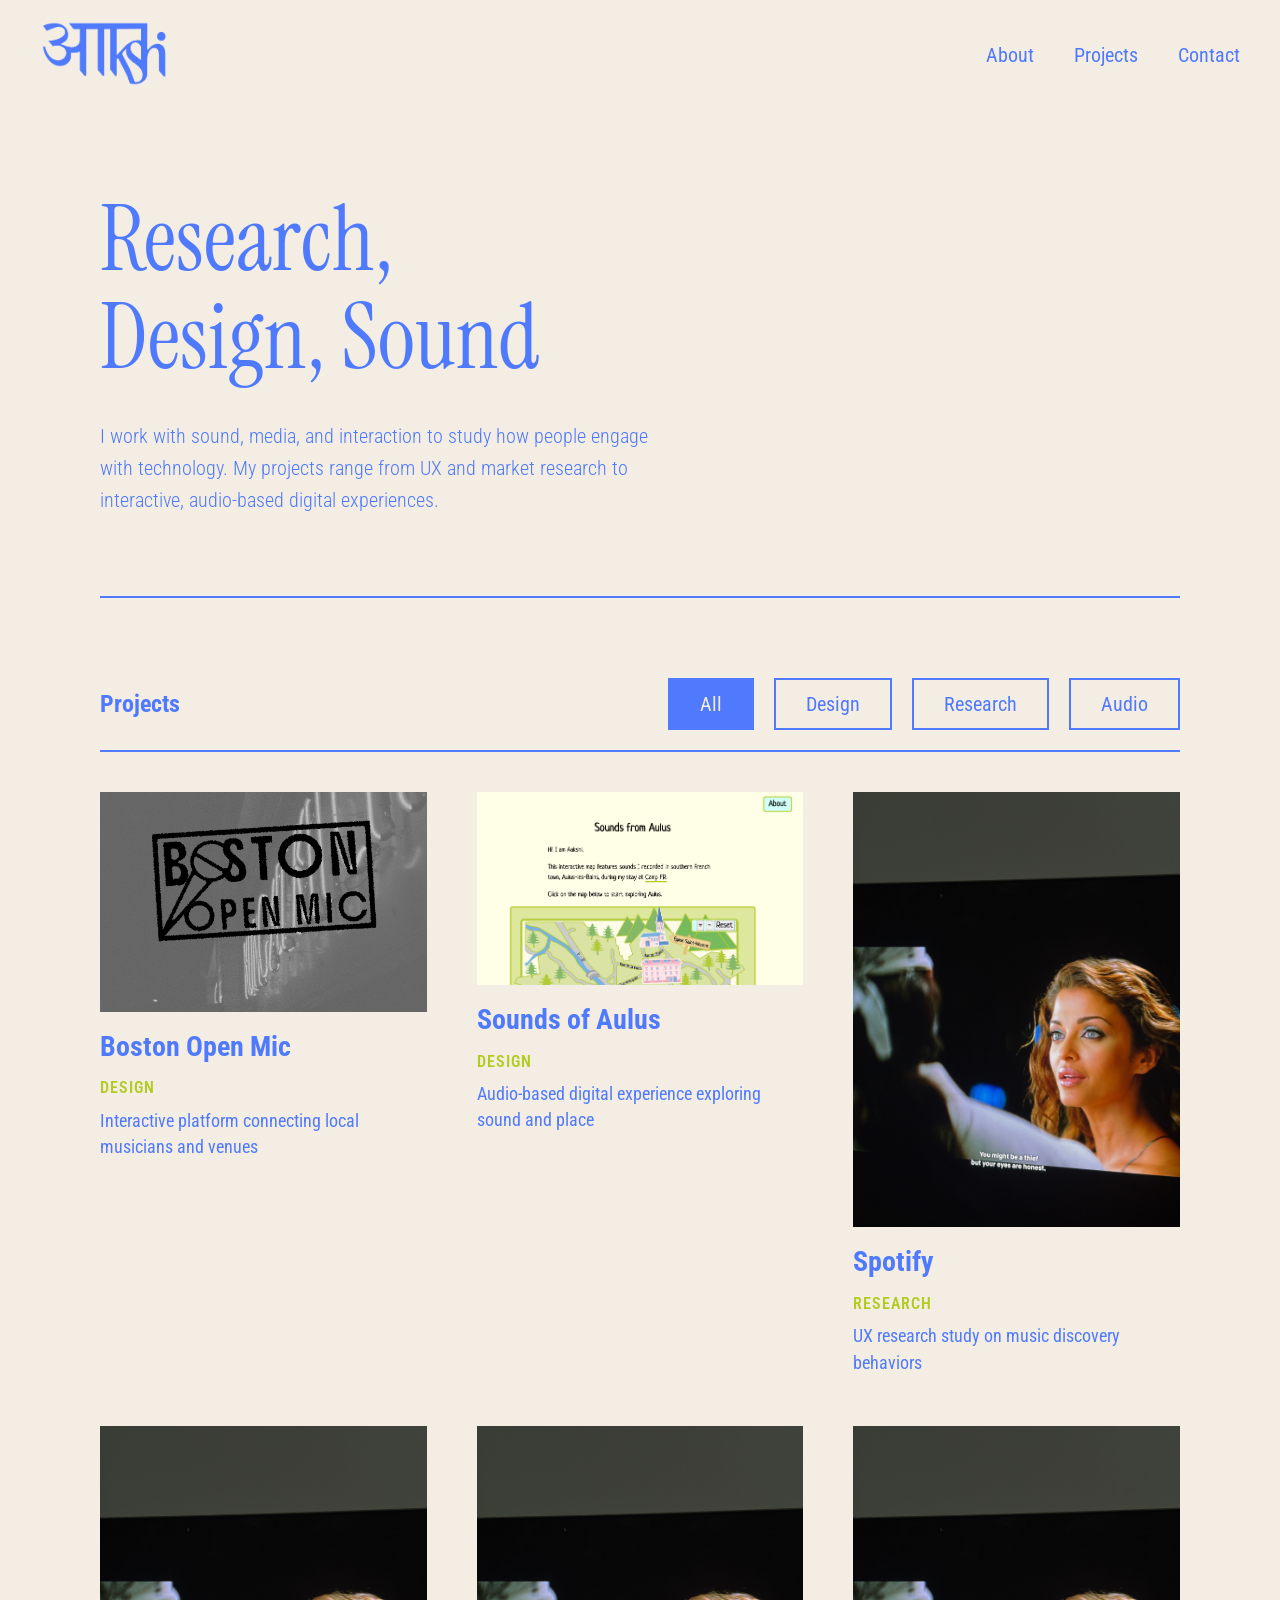
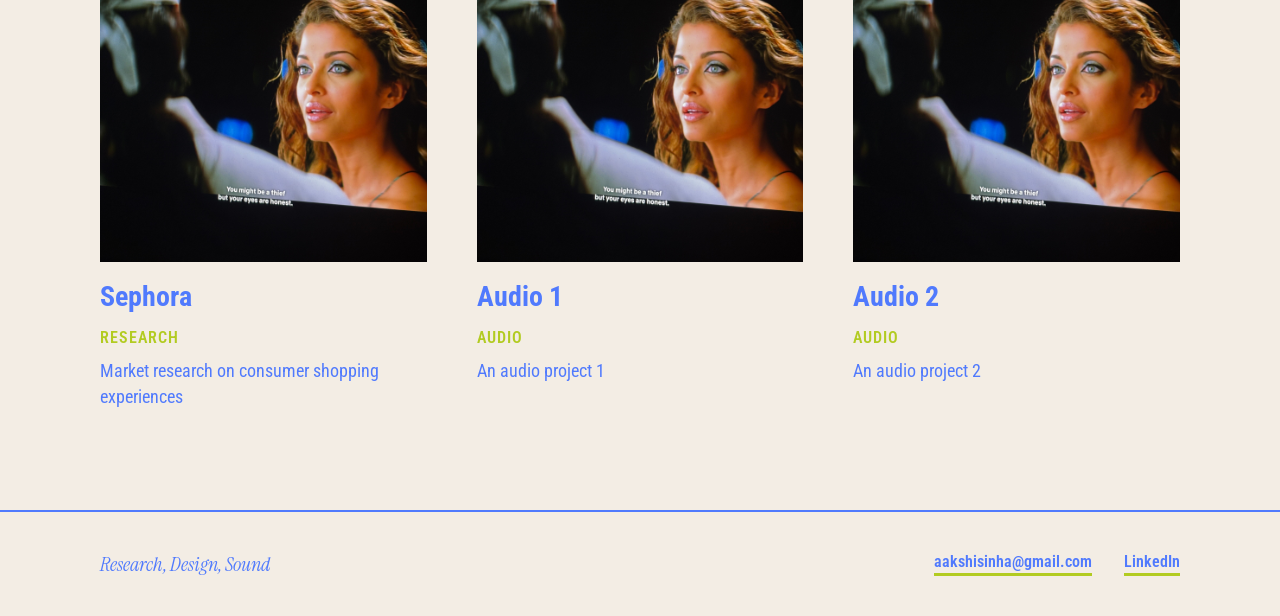
==== index.html @ 5b24987b "changing the name of page.html to index.html" ====
<!DOCTYPE html>
<html lang="en">
<head>
  <meta charset="UTF-8">
  <meta http-equiv="X-UA-Compatible" content="IE=edge" />
  <meta name="viewport" content="width=device-width, initial-scale=1.0">
  <title>Aakshi Sinha — Research, Design, Sound</title>
  <meta name="description" content="Portfolio of Aakshi Sinha — UX researcher and designer working at the intersection of sound, media, and interaction." />
  <link rel="stylesheet" href="styles.normalize.css" />
  <link rel="stylesheet" href="style/style.css" />
  <link rel="preconnect" href="https://fonts.googleapis.com">
  <link rel="preconnect" href="https://fonts.gstatic.com" crossorigin>
  <link href="https://fonts.googleapis.com/css2?family=Instrument+Serif:ital@0;1&family=Roboto+Condensed:ital,wght@0,100..900;1,100..900&display=swap" rel="stylesheet">
  <script src="scripts/scripts.js" defer></script>
</head>
<body>

  <!-- NAVBAR -->
  <div class="navbar">
    <ul>
      <li class="logo">
        <a class="logo-link" href="page.html">
          <img src="images/aakshi-logo.png" alt="Aakshi Sinha home">
        </a>
      </li>
      <li><a class="about-link" href="about.html">About</a></li>
      <li><a class="projects-link" href="projects.html">Projects</a></li>
      <li><a class="contact-link" href="contact.html">Contact</a></li>
    </ul>
  </div>

  <div class="container">

    <!-- HERO -->
    <div class="home-hero">
      <h1>Research,<br>Design, Sound</h1>
      <p class="home-hero-sub">
        I work with sound, media, and interaction to study how people engage with technology. My projects range from UX and market research to interactive, audio-based digital experiences.
      </p>
    </div>

    <!-- PROJECTS SECTION -->
    <div class="home-projects">
      <div class="home-section-header">
        <h2>Projects</h2>

        <!-- FILTER BUTTONS -->
        <div class="filter-buttons">
          <button class="filter-btn active" data-filter="all">All</button>
          <button class="filter-btn" data-filter="design">Design</button>
          <button class="filter-btn" data-filter="research">Research</button>
          <button class="filter-btn" data-filter="audio">Audio</button>
        </div>
      </div>

      <!-- PROJECTS GRID -->
      <div class="projects-grid">

        <!-- CARD 1 -->
        <a href="boston-open-mic.html" class="project-card" data-category="design">
          <div class="project-image">
            <img src="images/bom.png" alt="Boston Open Mic">
          </div>
          <div class="project-info">
            <h2>Boston Open Mic</h2>
            <p class="project-category">Design</p>
            <p class="project-description">Interactive platform connecting local musicians and venues</p>
          </div>
        </a>

        <!-- CARD 2 -->
        <a href="sounds-of-aulus.html" class="project-card" data-category="design">
          <div class="project-image">
            <img src="images/aulus-homepage.png" alt="Sounds of Aulus">
          </div>
          <div class="project-info">
            <h2>Sounds of Aulus</h2>
            <p class="project-category">Design</p>
            <p class="project-description">Audio-based digital experience exploring sound and place</p>
          </div>
        </a>

        <!-- CARD 3 -->
        <a href="spotify.html" class="project-card" data-category="research">
          <div class="project-image">
            <img src="images/placeholder.JPG" alt="Spotify Research">
          </div>
          <div class="project-info">
            <h2>Spotify</h2>
            <p class="project-category">Research</p>
            <p class="project-description">UX research study on music discovery behaviors</p>
          </div>
        </a>

        <!-- CARD 4 -->
        <a href="sephora.html" class="project-card" data-category="research">
          <div class="project-image">
            <img src="images/placeholder.JPG" alt="Sephora Research">
          </div>
          <div class="project-info">
            <h2>Sephora</h2>
            <p class="project-category">Research</p>
            <p class="project-description">Market research on consumer shopping experiences</p>
          </div>
        </a>

        <!-- CARD 5 -->
        <a href="audio1.html" class="project-card" data-category="audio">
          <div class="project-image">
            <img src="images/placeholder.JPG" alt="Sephora Research">
          </div>
          <div class="project-info">
            <h2>Audio 1</h2>
            <p class="project-category">Audio</p>
            <p class="project-description">An audio project 1</p>
          </div>
        </a>

        <!-- CARD 6 -->
        <a href="audio2.html" class="project-card" data-category="audio">
          <div class="project-image">
            <img src="images/placeholder.JPG" alt="Sephora Research">
          </div>
          <div class="project-info">
            <h2>Audio 2</h2>
            <p class="project-category">Audio</p>
            <p class="project-description">An audio project 2</p>
          </div>
        </a>

      </div>
    </div>

  </div>

  <!-- FOOTER -->
  <footer class="site-footer">
    <div class="container">
      <div class="footer-inner">
        <p class="footer-tagline">Research, Design, Sound</p>
        <div class="footer-links">
          <a href="mailto:aakshisinha@gmail.com">aakshisinha@gmail.com</a>
          <a href="https://linkedin.com" target="_blank" rel="noopener">LinkedIn</a>
        </div>
      </div>
    </div>
  </footer>

</body>
</html>
---- style/style.css ----
/* ===== YOUR CSS GOES HERE ===== */
/* ===== START BY IMPORTING YOUR FONTS ===== */ 
@import url('https://fonts.googleapis.com/css2?family=Instrument+Serif:ital@0;1&family=Roboto+Condensed:ital,wght@0,100..900;1,100..900&display=swap');
/* ===== NEXT WRITE GLOBAL STYLES, THEN USE MEDIA QUERIES FOR LAYOUT/STYLE ADJUSTMENTS ===== */

/* ===== STARTER CSS BELOW FOR body AND p IS JUST AN EXAMPLE... YOU MAY DELETE IT ===== */

/* Hide content until fonts are loaded */

html {
  overflow-y: scroll;
  visibility: hidden;
}

html.fonts-loaded {
  visibility: visible;
}

/* GLOBAL STYLES */

* {
  box-sizing: border-box;
}

body {
  background: #f3ede4;
  margin: 0;
}

h1, h2 {
  line-height: 1.1;
}

h1 {
  font-family: "Instrument Serif", serif;
  font-weight: 400;
  color: #507afd;
  font-style: normal;
  font-size: 3.50rem;
  display: flex;
  justify-content: center;
}

.bio-about {
  justify-content: flex-start;
}

h2 {
  font-family: "Roboto Condensed", sans-serif;
  color: #507afd;
  font-style: normal;
  font-size: 2rem;
}

p a {
  font-family: "Roboto Condensed", sans-serif;
  font-style: normal;
  text-decoration: none;
  color: #507afd;
  border-bottom: 5px solid #B2CB21;
}

p a:hover {
  background-color: #B2CB21;
}


p {
    font-size: 1.50em;
    line-height: 1.2em;
    font-family: "Roboto Condensed", sans-serif;
    color: #507afd;
    font-style: normal;
    justify-content: left;
    font-weight: 400;
}



ul {
  font-size: 1.25em;
  line-height: 1.2em;
  font-family: "Roboto Condensed", sans-serif;
  color: #507afd;
  font-style: normal;
  list-style: none;
  margin: 0;
  padding: 0;
  gap: 40px;
}

.navbar {
 min-height: 90px;
}

.navbar ul {
  display: flex;
  align-items: center;
  list-style: none;
  padding: 20px 40px;
  width: 100%;
}

.logo {
  margin-right: auto;
}

.logo img {
  object-fit: cover;
  width: 130px;
}


/* ── HOME HERO ──────────────────────────────────────── */

.home-hero {
  padding: 80px 0 80px;
  border-bottom: 2px solid #507afd;
  margin-bottom: 80px;
}

/*
  The h1 is already defined globally with display:flex / justify-content:center.
  Override it on the homepage so it left-aligns and wraps naturally.
*/
.home-hero h1 {
  justify-content: flex-start;
  font-size: clamp(3.5rem, 7vw, 6rem);
  margin: 0 0 32px;
  max-width: 700px;
}

.home-hero-sub {
  font-size: 1.25rem;
  line-height: 1.6;
  max-width: 560px;
  font-weight: 300;
  margin: 0;
  /* inherits color and font from global p styles */
}


/* ── HOME PROJECTS SECTION ──────────────────────────── */

.home-projects {
  margin-bottom: 100px;
}

/*
  Places the "Projects" h2 and filter buttons on the same row,
  aligned to opposite ends — mirrors the visual rhythm of the navbar.
*/
.home-section-header {
  display: flex;
  align-items: center;
  justify-content: space-between;
  flex-wrap: wrap;
  gap: 20px;
  margin-bottom: 0;
  padding-bottom: 20px;
  border-bottom: 2px solid #507afd;
}

.home-section-header h2 {
  margin: 0;
  font-size: 1.5rem;
}


/* ── SITE FOOTER ────────────────────────────────────── */

/*
  Replaces the old .footer rule.
  Full-width background stripe, content constrained by .container inside.
*/
.site-footer {
  border-top: 2px solid #507afd;
  padding: 40px 0;
}

.footer-inner {
  display: flex;
  align-items: center;
  justify-content: space-between;
  flex-wrap: wrap;
  gap: 20px;
}

.footer-tagline {
  font-family: "Instrument Serif", serif;
  font-style: italic;
  font-size: 1.25rem;
  color: #507afd;
  margin: 0;
}

.footer-links {
  display: flex;
  gap: 32px;
}

.footer-links a {
  font-family: "Roboto Condensed", sans-serif;
  font-size: 1rem;
  font-weight: 600;
  color: #507afd;
  text-decoration: none;
  border-bottom: 3px solid #B2CB21;
  padding-bottom: 2px;
  transition: background 0.2s;
}

.footer-links a:hover {
  background: #B2CB21;
}


/* ── SHARED PROJECT PAGE STYLES ─────────────────────── */
/*
  Move these here from the <style> blocks inside each project HTML file.
  Any style used on more than one page belongs in this shared file.
*/

.project-hero {
  padding: 60px 0 40px;
  border-bottom: 2px solid #507afd;
  margin-bottom: 60px;
}

.project-eyebrow {
  font-family: "Roboto Condensed", sans-serif;
  font-size: 0.9rem;
  font-weight: 700;
  letter-spacing: 3px;
  text-transform: uppercase;
  color: #B2CB21;
  margin: 0 0 16px;
}

/* Override the global h1 center-alignment on project pages */
.project-hero h1 {
  justify-content: flex-start;
  font-size: clamp(2.8rem, 6vw, 5rem);
  margin: 0 0 24px;
}

.project-hero-subtitle {
  font-size: 1.25rem;
  line-height: 1.5;
  max-width: 620px;
  margin: 0;
  font-weight: 300;
}

.project-meta {
  display: flex;
  gap: 50px;
  margin-top: 40px;
  flex-wrap: wrap;
}

.meta-item {
  display: flex;
  flex-direction: column;
  gap: 4px;
}

.meta-label {
  font-family: "Roboto Condensed", sans-serif;
  font-size: 0.75rem;
  font-weight: 700;
  letter-spacing: 2px;
  text-transform: uppercase;
  color: #B2CB21;
}

.meta-value {
  font-family: "Roboto Condensed", sans-serif;
  font-size: 1rem;
  color: #507afd;
}

.project-full-img {
  width: 100%;
  height: auto;
  display: block;
  margin-bottom: 80px;
  border: 2px solid #507afd;
}

.project-body {
  display: grid;
  grid-template-columns: 1fr 2fr;
  gap: 60px;
  margin-bottom: 80px;
  align-items: start;
}

.project-body-aside h2 {
  font-size: 1.4rem;
  margin-top: 0;
}

.project-body-content p {
  margin-top: 0;
}

.project-pullquote {
  border-left: 5px solid #B2CB21;
  padding: 24px 32px;
  margin: 60px 0;
  background: rgba(80, 122, 253, 0.05);
}

.project-pullquote p {
  font-family: "Instrument Serif", serif;
  font-size: 1.75rem;
  line-height: 1.3;
  margin: 0;
  color: #507afd;
  font-style: italic;
}

.project-img-grid {
  display: grid;
  grid-template-columns: 1fr 1fr;
  gap: 20px;
  margin-bottom: 80px;
}

.project-img-grid.three {
  grid-template-columns: 1fr 1fr 1fr;
}

.project-img-grid img {
  width: 100%;
  height: auto;
  display: block;
  border: 2px solid #507afd;
}

.section-divider {
  border: none;
  border-top: 2px solid #507afd;
  margin: 60px 0;
}

.project-nav {
  display: flex;
  justify-content: space-between;
  align-items: center;
  padding: 40px 0 80px;
  border-top: 2px solid #507afd;
}

.project-nav a {
  font-family: "Roboto Condensed", sans-serif;
  font-size: 1rem;
  font-weight: 700;
  letter-spacing: 1px;
  text-transform: uppercase;
  color: #507afd;
  text-decoration: none;
  border-bottom: 3px solid #B2CB21;
  padding-bottom: 2px;
  transition: background 0.2s;
}

.project-nav a:hover {
  background: #B2CB21;
}

.methods-list {
  display: flex;
  flex-wrap: wrap;
  gap: 10px;
  list-style: none;
  padding: 0;
  margin: 0 0 40px;
}

.methods-list li {
  font-family: "Roboto Condensed", sans-serif;
  font-size: 0.9rem;
  font-weight: 600;
  letter-spacing: 1px;
  text-transform: uppercase;
  color: #f3ede4;
  background: #507afd;
  padding: 6px 16px;
}


/* ── RESPONSIVE ─────────────────────────────────────── */

@media (max-width: 768px) {
  .home-hero {
    padding: 60px 0;
  }

  .home-section-header {
    flex-direction: column;
    align-items: flex-start;
  }

  .footer-inner {
    flex-direction: column;
    align-items: flex-start;
  }

  .project-body {
    grid-template-columns: 1fr;
    gap: 20px;
  }

  .project-img-grid,
  .project-img-grid.three {
    grid-template-columns: 1fr;
  }

  .project-meta {
    gap: 28px;
  }
}


/* Projects Page Styles */

.projects-header {
  display: flex;
  flex-direction: column;
  align-items: center;
  margin-bottom: 60px;
  gap: 30px;
}

.projects-header h1 {
  margin-bottom: 0;
}

/* Filter Buttons */
.filter-buttons {
  display: flex;
  gap: 20px;
  justify-content: center;
}

.filter-btn {
  font-family: "Roboto Condensed", sans-serif;
  font-size: 1.25rem;
  color: #507afd;
  background: transparent;
  border: 2px solid #507afd;
  padding: 12px 30px;
  cursor: pointer;
  transition: all 0.3s ease;
  border-radius: 0;
}

.filter-btn:hover {
  background-color: #B2CB21;
  border-color: #B2CB21;
  color: #f3ede4;
}

.filter-btn.active {
  background-color: #507afd;
  color: #f3ede4;
}

/* Projects Grid */
.projects-grid {
  display: grid;
  grid-template-columns: repeat(3, 1fr);
  gap: 50px;
  margin-bottom: 100px;
  padding-top: 40px;
}

.project-card {
  text-decoration: none;
  color: inherit;
  display: flex;
  flex-direction: column;
  transition: transform 0.3s ease;
}

.project-card:hover {
  transform: translateY(-10px);
}

.project-image {
  width: %;
  overflow: hidden;
  margin-bottom: 20px;
}

.project-image img {
  width: 100%;
  height: auto;
  display: block;
  transition: transform 0.3s ease;
}

.project-card:hover .project-image img {
  transform: scale(1.05);
}

.project-info h2 {
  margin-top: 0;
  margin-bottom: 10px;
  font-size: 1.75rem;
}

.project-category {
  font-size: 1rem;
  color: #B2CB21;
  font-weight: 600;
  margin-bottom: 10px;
  text-transform: uppercase;
  letter-spacing: 1px;
}


.project-description {
  font-size: 1.1rem;
  line-height: 1.5;
  padding: 0;
  margin: 0;
}

/* Hidden state for filtered items */
.project-card.hidden {
  display: none;
}

/* Responsive Design */
@media (max-width: 768px) {
  .projects-grid {
    grid-template-columns: 1fr;
    gap: 40px;
  }
  
  .filter-buttons {
    flex-wrap: wrap;
    gap: 15px;
  }
  
  .filter-btn {
    font-size: 1rem;
    padding: 10px 20px;
  }
}


.featured-works {
  display: flex;
  flex-direction: column;
  align-items: center;
  font-size: 2em;
  padding-bottom: 100px;
}

.featured-works h2 {
  width: 100%;
  text-align: left;
  margin-top: 16px;
}

.featured-works-list {
  display: grid;
  position: relative;
  grid-template-columns: 1fr 1fr;
  text-align: left;
  gap: 40px;
}

.featured-works-list li {
  display: flex;
  flex-direction: column;
  padding: 30px;
  margin: 0;
}


.navbar a {
  text-decoration: none;
  color: inherit;
}

img { 
  height: auto;
  width: 100%;
}


.footer {
  padding-bottom: 60px;
  display: flex;
  flex-direction: column;
  align-items: flex-end;
  padding: 60px;
  justify-content: space-between;
}

.description {
  display: flex;
  flex-direction: column;
  justify-content: center;
}

.container {
  max-width: 1100px;
  margin: 0 auto;
  padding: 0 10px;
}

.headshot {
  max-width: 30%;
  height: auto;
  object-fit: cover;
  margin-top: 20px;
  margin-bottom: 20px;
  border: 2px solid #507afd;
}

.bio-section {
  display: flex;
}

.bio {
  padding-right: 10%;
}
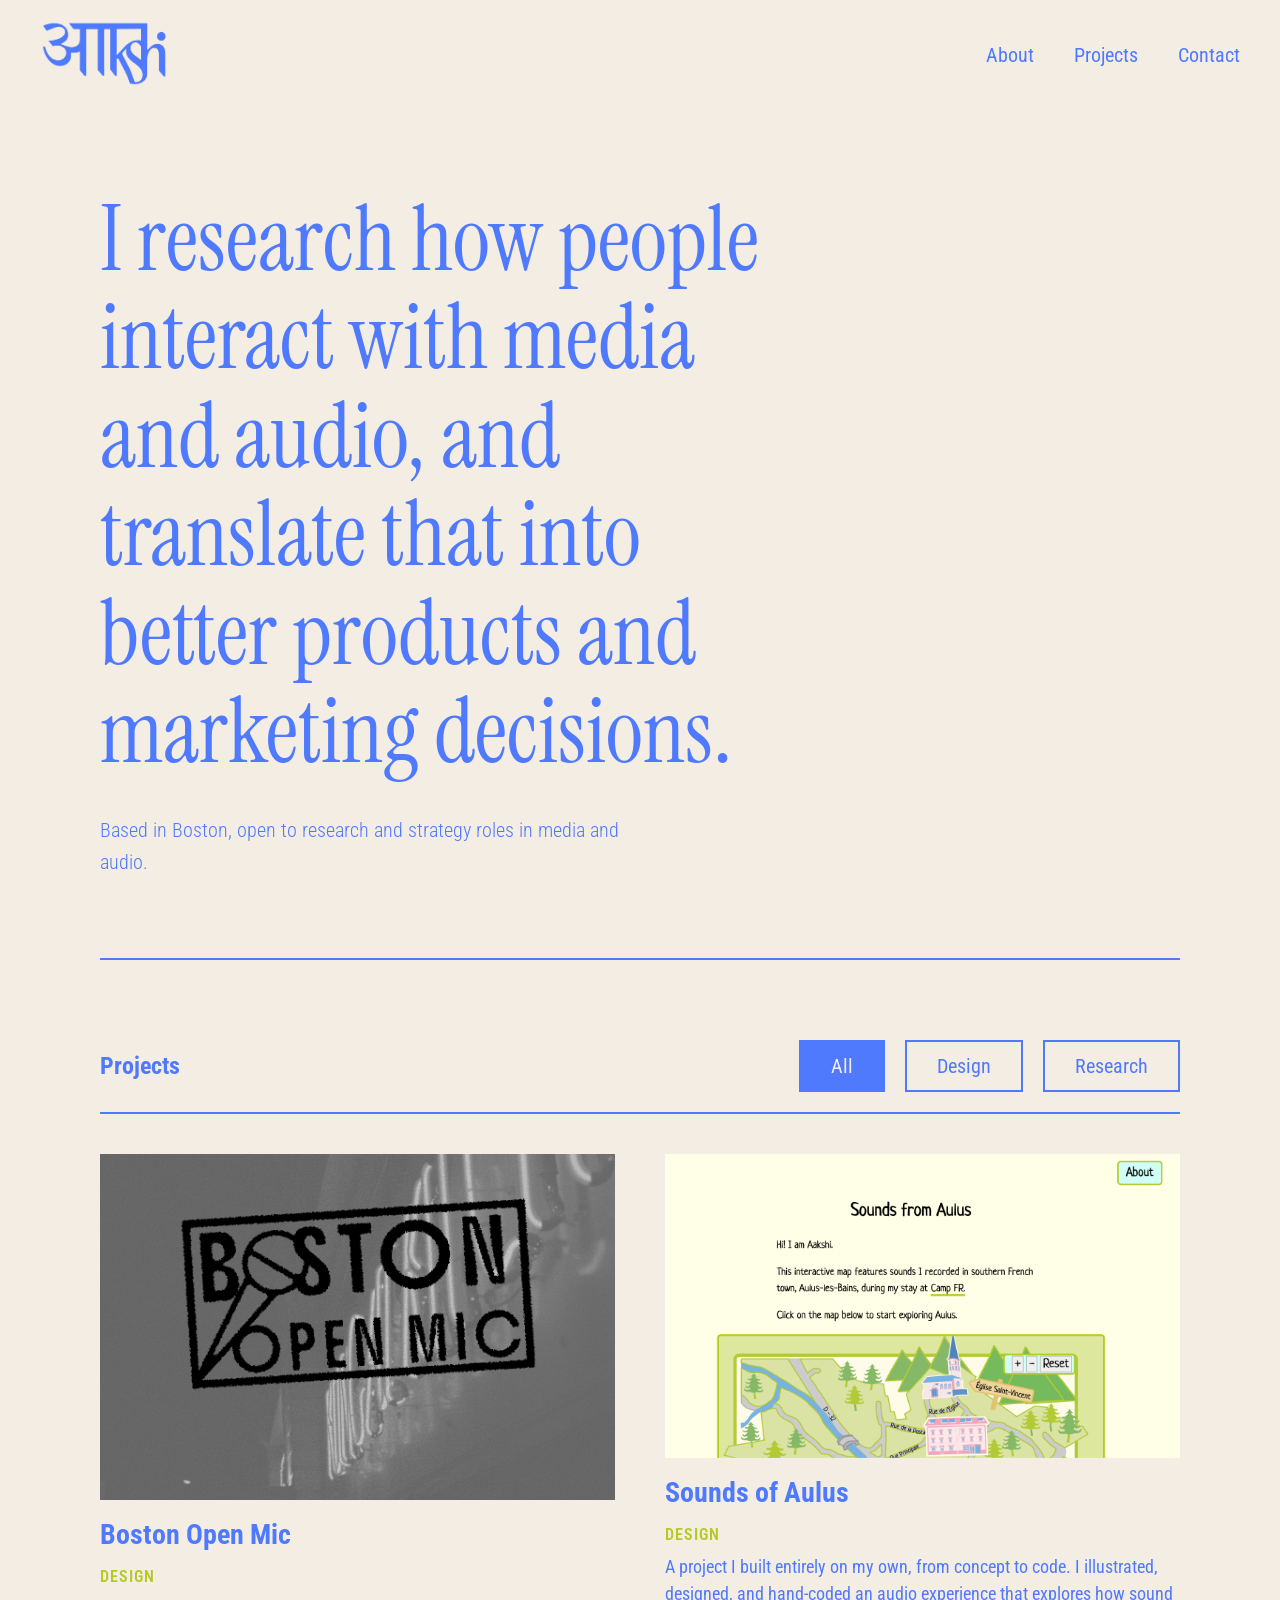
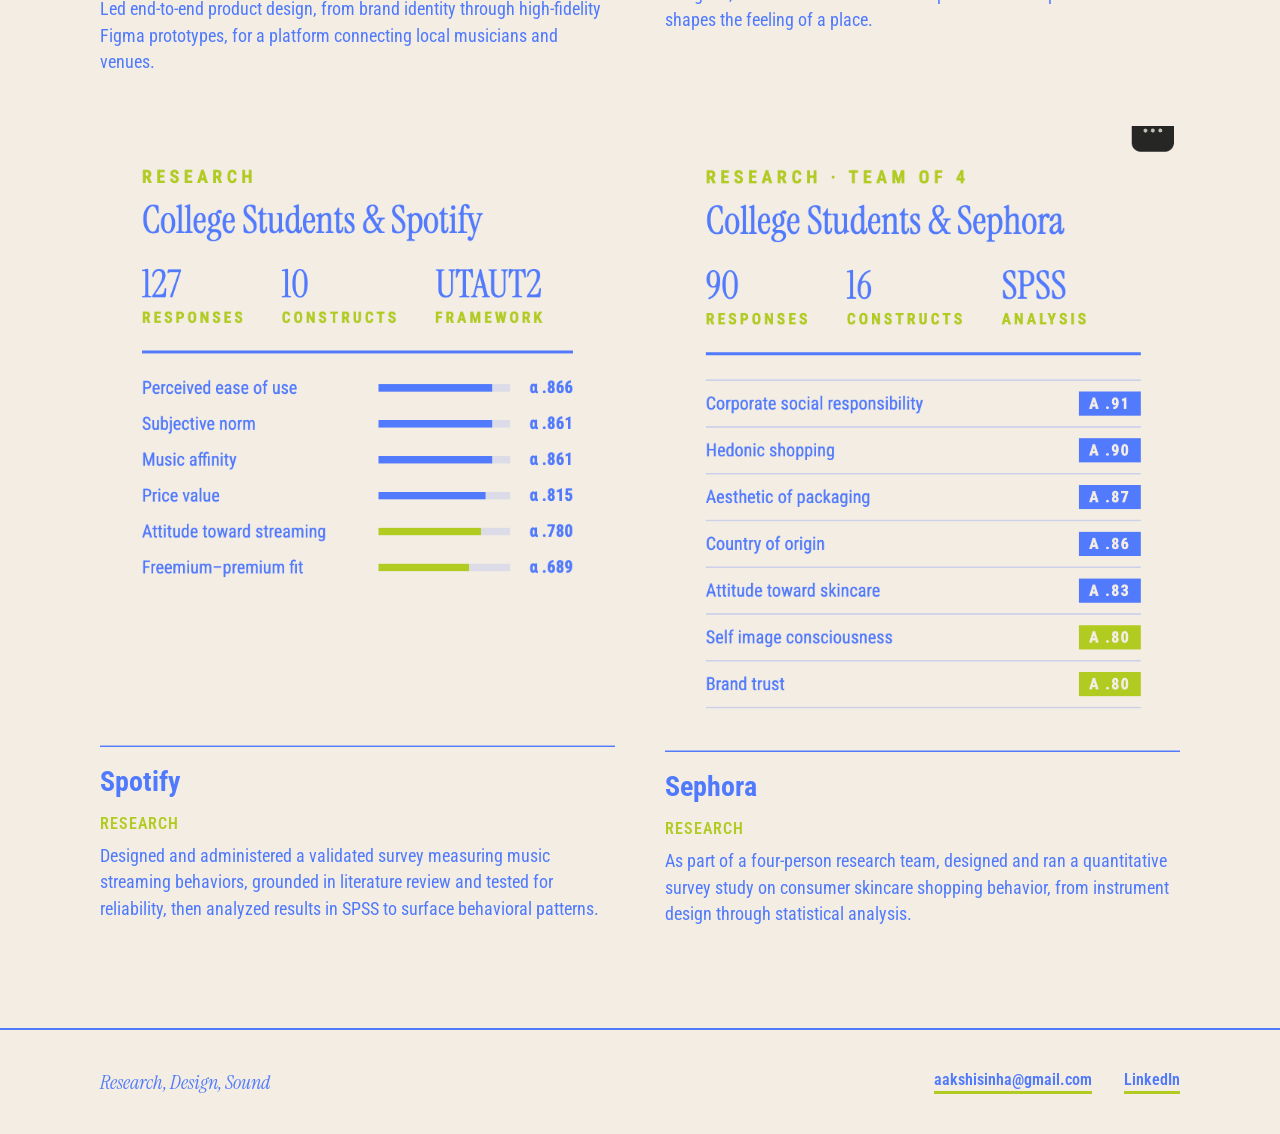
==== commit a4001693: "update to copy and images" ====
--- a/index.html
+++ b/index.html
@@ -5,7 +5,7 @@
   <meta http-equiv="X-UA-Compatible" content="IE=edge" />
   <meta name="viewport" content="width=device-width, initial-scale=1.0">
   <title>Aakshi Sinha — Research, Design, Sound</title>
-  <meta name="description" content="Portfolio of Aakshi Sinha — UX researcher and designer working at the intersection of sound, media, and interaction." />
+  <meta name="description" content="Portfolio of Aakshi Sinha — researcher and designer working at the intersection of media, audio, and human behavior." />
   <link rel="stylesheet" href="styles.normalize.css" />
   <link rel="stylesheet" href="style/style.css" />
   <link rel="preconnect" href="https://fonts.googleapis.com">
@@ -19,7 +19,7 @@
   <div class="navbar">
     <ul>
       <li class="logo">
-        <a class="logo-link" href="page.html">
+        <a class="logo-link" href="index.html">
           <img src="images/aakshi-logo.png" alt="Aakshi Sinha home">
         </a>
       </li>
@@ -33,9 +33,9 @@
 
     <!-- HERO -->
     <div class="home-hero">
-      <h1>Research,<br>Design, Sound</h1>
+      <h1>I research how people interact with media and audio, and translate that into better products and marketing decisions.</h1>
       <p class="home-hero-sub">
-        I work with sound, media, and interaction to study how people engage with technology. My projects range from UX and market research to interactive, audio-based digital experiences.
+        Based in Boston, open to research and strategy roles in media and audio.
       </p>
     </div>
 
@@ -49,12 +49,11 @@
           <button class="filter-btn active" data-filter="all">All</button>
           <button class="filter-btn" data-filter="design">Design</button>
           <button class="filter-btn" data-filter="research">Research</button>
-          <button class="filter-btn" data-filter="audio">Audio</button>
         </div>
       </div>
 
       <!-- PROJECTS GRID -->
-      <div class="projects-grid">
+      <div class="projects-grid projects-grid--two-col">
 
         <!-- CARD 1 -->
         <a href="boston-open-mic.html" class="project-card" data-category="design">
@@ -64,7 +63,7 @@
           <div class="project-info">
             <h2>Boston Open Mic</h2>
             <p class="project-category">Design</p>
-            <p class="project-description">Interactive platform connecting local musicians and venues</p>
+            <p class="project-description">Led end-to-end product design, from brand identity through high-fidelity Figma prototypes, for a platform connecting local musicians and venues.</p>
           </div>
         </a>
 
@@ -76,35 +75,35 @@
           <div class="project-info">
             <h2>Sounds of Aulus</h2>
             <p class="project-category">Design</p>
-            <p class="project-description">Audio-based digital experience exploring sound and place</p>
+            <p class="project-description">A project I built entirely on my own, from concept to code. I illustrated, designed, and hand-coded an audio experience that explores how sound shapes the feeling of a place.</p>
           </div>
         </a>
 
         <!-- CARD 3 -->
         <a href="spotify.html" class="project-card" data-category="research">
           <div class="project-image">
-            <img src="images/placeholder.JPG" alt="Spotify Research">
+            <img src="images/spotify-card.png" alt="Spotify Research">
           </div>
           <div class="project-info">
             <h2>Spotify</h2>
             <p class="project-category">Research</p>
-            <p class="project-description">UX research study on music discovery behaviors</p>
+            <p class="project-description">Designed and administered a validated survey measuring music streaming behaviors, grounded in literature review and tested for reliability, then analyzed results in SPSS to surface behavioral patterns.</p>
           </div>
         </a>
 
         <!-- CARD 4 -->
         <a href="sephora.html" class="project-card" data-category="research">
           <div class="project-image">
-            <img src="images/placeholder.JPG" alt="Sephora Research">
+            <img src="images/sephora-card.png" alt="Sephora Research">
           </div>
           <div class="project-info">
             <h2>Sephora</h2>
             <p class="project-category">Research</p>
-            <p class="project-description">Market research on consumer shopping experiences</p>
+            <p class="project-description">As part of a four-person research team, designed and ran a quantitative survey study on consumer skincare shopping behavior, from instrument design through statistical analysis.</p>
           </div>
         </a>
 
-        <!-- CARD 5 -->
+        <!-- CARD 5 
         <a href="audio1.html" class="project-card" data-category="audio">
           <div class="project-image">
             <img src="images/placeholder.JPG" alt="Sephora Research">
@@ -114,9 +113,9 @@
             <p class="project-category">Audio</p>
             <p class="project-description">An audio project 1</p>
           </div>
-        </a>
+        </a> -->
 
-        <!-- CARD 6 -->
+        <!-- CARD 6 
         <a href="audio2.html" class="project-card" data-category="audio">
           <div class="project-image">
             <img src="images/placeholder.JPG" alt="Sephora Research">
@@ -126,7 +125,8 @@
             <p class="project-category">Audio</p>
             <p class="project-description">An audio project 2</p>
           </div>
-        </a>
+        </a> -->
+      
 
       </div>
     </div>
@@ -147,4 +147,7 @@
   </footer>
 
 </body>
-</html>+</html>
+
+
+ 
--- a/style/style.css
+++ b/style/style.css
@@ -119,10 +119,6 @@
   margin-bottom: 80px;
 }
 
-/*
-  The h1 is already defined globally with display:flex / justify-content:center.
-  Override it on the homepage so it left-aligns and wraps naturally.
-*/
 .home-hero h1 {
   justify-content: flex-start;
   font-size: clamp(3.5rem, 7vw, 6rem);
@@ -136,7 +132,6 @@
   max-width: 560px;
   font-weight: 300;
   margin: 0;
-  /* inherits color and font from global p styles */
 }
 
 
@@ -146,10 +141,6 @@
   margin-bottom: 100px;
 }
 
-/*
-  Places the "Projects" h2 and filter buttons on the same row,
-  aligned to opposite ends — mirrors the visual rhythm of the navbar.
-*/
 .home-section-header {
   display: flex;
   align-items: center;
@@ -169,10 +160,6 @@
 
 /* ── SITE FOOTER ────────────────────────────────────── */
 
-/*
-  Replaces the old .footer rule.
-  Full-width background stripe, content constrained by .container inside.
-*/
 .site-footer {
   border-top: 2px solid #507afd;
   padding: 40px 0;
@@ -216,10 +203,6 @@
 
 
 /* ── SHARED PROJECT PAGE STYLES ─────────────────────── */
-/*
-  Move these here from the <style> blocks inside each project HTML file.
-  Any style used on more than one page belongs in this shared file.
-*/
 
 .project-hero {
   padding: 60px 0 40px;
@@ -237,7 +220,6 @@
   margin: 0 0 16px;
 }
 
-/* Override the global h1 center-alignment on project pages */
 .project-hero h1 {
   justify-content: flex-start;
   font-size: clamp(2.8rem, 6vw, 5rem);
@@ -286,6 +268,28 @@
   display: block;
   margin-bottom: 80px;
   border: 2px solid #507afd;
+}
+
+.project-cta {
+  margin-bottom: 80px;
+}
+
+.project-cta a {
+  font-family: "Roboto Condensed", sans-serif;
+  font-size: 1rem;
+  font-weight: 700;
+  letter-spacing: 2px;
+  text-transform: uppercase;
+  color: #f3ede4;
+  background: #507afd;
+  text-decoration: none;
+  padding: 14px 28px;
+  display: inline-block;
+  transition: background 0.2s;
+}
+
+.project-cta a:hover {
+  background: #B2CB21;
 }
 
 .project-body {
@@ -390,6 +394,104 @@
   padding: 6px 16px;
 }
 
+/* Findings grid (Spotify) */
+.findings-grid {
+  display: grid;
+  grid-template-columns: 1fr 1fr;
+  gap: 24px;
+  margin-bottom: 60px;
+}
+
+.finding-card {
+  border: 2px solid #507afd;
+  padding: 28px;
+}
+
+.finding-num {
+  font-family: "Instrument Serif", serif;
+  font-size: 2.5rem;
+  color: #B2CB21;
+  line-height: 1;
+  margin-bottom: 8px;
+  display: block;
+}
+
+.finding-card p {
+  font-size: 1rem;
+  line-height: 1.5;
+  margin: 0;
+}
+
+/* Insights list (Sephora) */
+.insights-list {
+  list-style: none;
+  padding: 0;
+  margin: 0;
+  display: flex;
+  flex-direction: column;
+  gap: 0;
+}
+
+.insights-list li {
+  border-top: 1px solid #507afd;
+  padding: 20px 0;
+  display: grid;
+  grid-template-columns: 200px 1fr;
+  gap: 24px;
+  font-family: "Roboto Condensed", sans-serif;
+  color: #507afd;
+  font-size: 1rem;
+  line-height: 1.5;
+}
+
+.insights-list li:last-child {
+  border-bottom: 1px solid #507afd;
+}
+
+.insight-label {
+  font-weight: 700;
+  text-transform: uppercase;
+  letter-spacing: 1px;
+  font-size: 0.85rem;
+  padding-top: 2px;
+  color: #B2CB21;
+}
+
+/* UX principles list (Sounds of Aulus) */
+.ux-principles {
+  list-style: none;
+  padding: 0;
+  margin: 0 0 32px;
+  display: flex;
+  flex-direction: column;
+  gap: 0;
+}
+
+.ux-principles li {
+  border-top: 1px solid #507afd;
+  padding: 16px 0;
+  display: grid;
+  grid-template-columns: 180px 1fr;
+  gap: 24px;
+  font-family: "Roboto Condensed", sans-serif;
+  color: #507afd;
+  font-size: 1rem;
+  line-height: 1.5;
+}
+
+.ux-principles li:last-child {
+  border-bottom: 1px solid #507afd;
+}
+
+.ux-label {
+  font-weight: 700;
+  text-transform: uppercase;
+  letter-spacing: 1px;
+  font-size: 0.85rem;
+  padding-top: 2px;
+  color: #B2CB21;
+}
+
 
 /* ── RESPONSIVE ─────────────────────────────────────── */
 
@@ -420,6 +522,20 @@
 
   .project-meta {
     gap: 28px;
+  }
+
+  .findings-grid {
+    grid-template-columns: 1fr;
+  }
+
+  .insights-list li {
+    grid-template-columns: 1fr;
+    gap: 4px;
+  }
+
+  .ux-principles li {
+    grid-template-columns: 1fr;
+    gap: 4px;
   }
 }
 
@@ -477,6 +593,11 @@
   padding-top: 40px;
 }
 
+/* Two-column override for homepage */
+.projects-grid--two-col {
+  grid-template-columns: repeat(2, 1fr);
+}
+
 .project-card {
   text-decoration: none;
   color: inherit;
@@ -521,7 +642,6 @@
   letter-spacing: 1px;
 }
 
-
 .project-description {
   font-size: 1.1rem;
   line-height: 1.5;
@@ -536,16 +656,17 @@
 
 /* Responsive Design */
 @media (max-width: 768px) {
-  .projects-grid {
+  .projects-grid,
+  .projects-grid--two-col {
     grid-template-columns: 1fr;
     gap: 40px;
   }
-  
+
   .filter-buttons {
     flex-wrap: wrap;
     gap: 15px;
   }
-  
+
   .filter-btn {
     font-size: 1rem;
     padding: 10px 20px;
@@ -630,4 +751,116 @@
 
 .bio {
   padding-right: 10%;
+}
+
+
+/* ── ABOUT PAGE EXTRAS ──────────────────────────────── */
+
+.about-extras {
+  margin-top: 60px;
+  padding-top: 60px;
+  border-top: 2px solid #507afd;
+  display: flex;
+  flex-direction: column;
+  gap: 60px;
+  padding-bottom: 100px;
+}
+
+.about-list h2 {
+  margin-top: 0;
+  margin-bottom: 20px;
+}
+
+.about-list ul {
+  display: flex;
+  flex-direction: column;
+  gap: 12px;
+  padding-left: 0;
+  list-style: none;
+}
+
+.about-list ul li {
+  font-family: "Roboto Condensed", sans-serif;
+  font-size: 1.25rem;
+  color: #507afd;
+  padding-left: 20px;
+  position: relative;
+}
+
+.about-list ul li::before {
+  content: "—";
+  position: absolute;
+  left: 0;
+  color: #B2CB21;
+}
+
+
+/* ── FEATURED ON SECTION ────────────────────────────── */
+
+.featured-on h2 {
+  margin-top: 0;
+  margin-bottom: 40px;
+}
+
+.feature-item {
+  padding: 32px 0;
+  border-top: 2px solid #507afd;
+  display: grid;
+  grid-template-columns: 1fr 2fr auto;
+  gap: 40px;
+  align-items: start;
+}
+
+.feature-item:last-child {
+  border-bottom: 2px solid #507afd;
+}
+
+.feature-item h3 {
+  font-family: "Instrument Serif", serif;
+  font-size: 1.5rem;
+  font-weight: 400;
+  color: #507afd;
+  margin: 0;
+  line-height: 1.2;
+}
+
+.feature-item p {
+  font-size: 1.1rem;
+  line-height: 1.5;
+  margin: 0;
+  font-weight: 300;
+}
+
+.feature-item a {
+  font-family: "Roboto Condensed", sans-serif;
+  font-size: 0.9rem;
+  font-weight: 700;
+  letter-spacing: 2px;
+  text-transform: uppercase;
+  color: #507afd;
+  text-decoration: none;
+  border-bottom: 3px solid #B2CB21;
+  padding-bottom: 2px;
+  white-space: nowrap;
+  transition: background 0.2s;
+}
+
+.feature-item a:hover {
+  background: #B2CB21;
+}
+
+
+/* ── RESPONSIVE: ABOUT & FEATURED ON ───────────────── */
+
+@media (max-width: 768px) {
+  .about-extras {
+    gap: 40px;
+    margin-top: 40px;
+    padding-top: 40px;
+  }
+
+  .feature-item {
+    grid-template-columns: 1fr;
+    gap: 16px;
+  }
 }
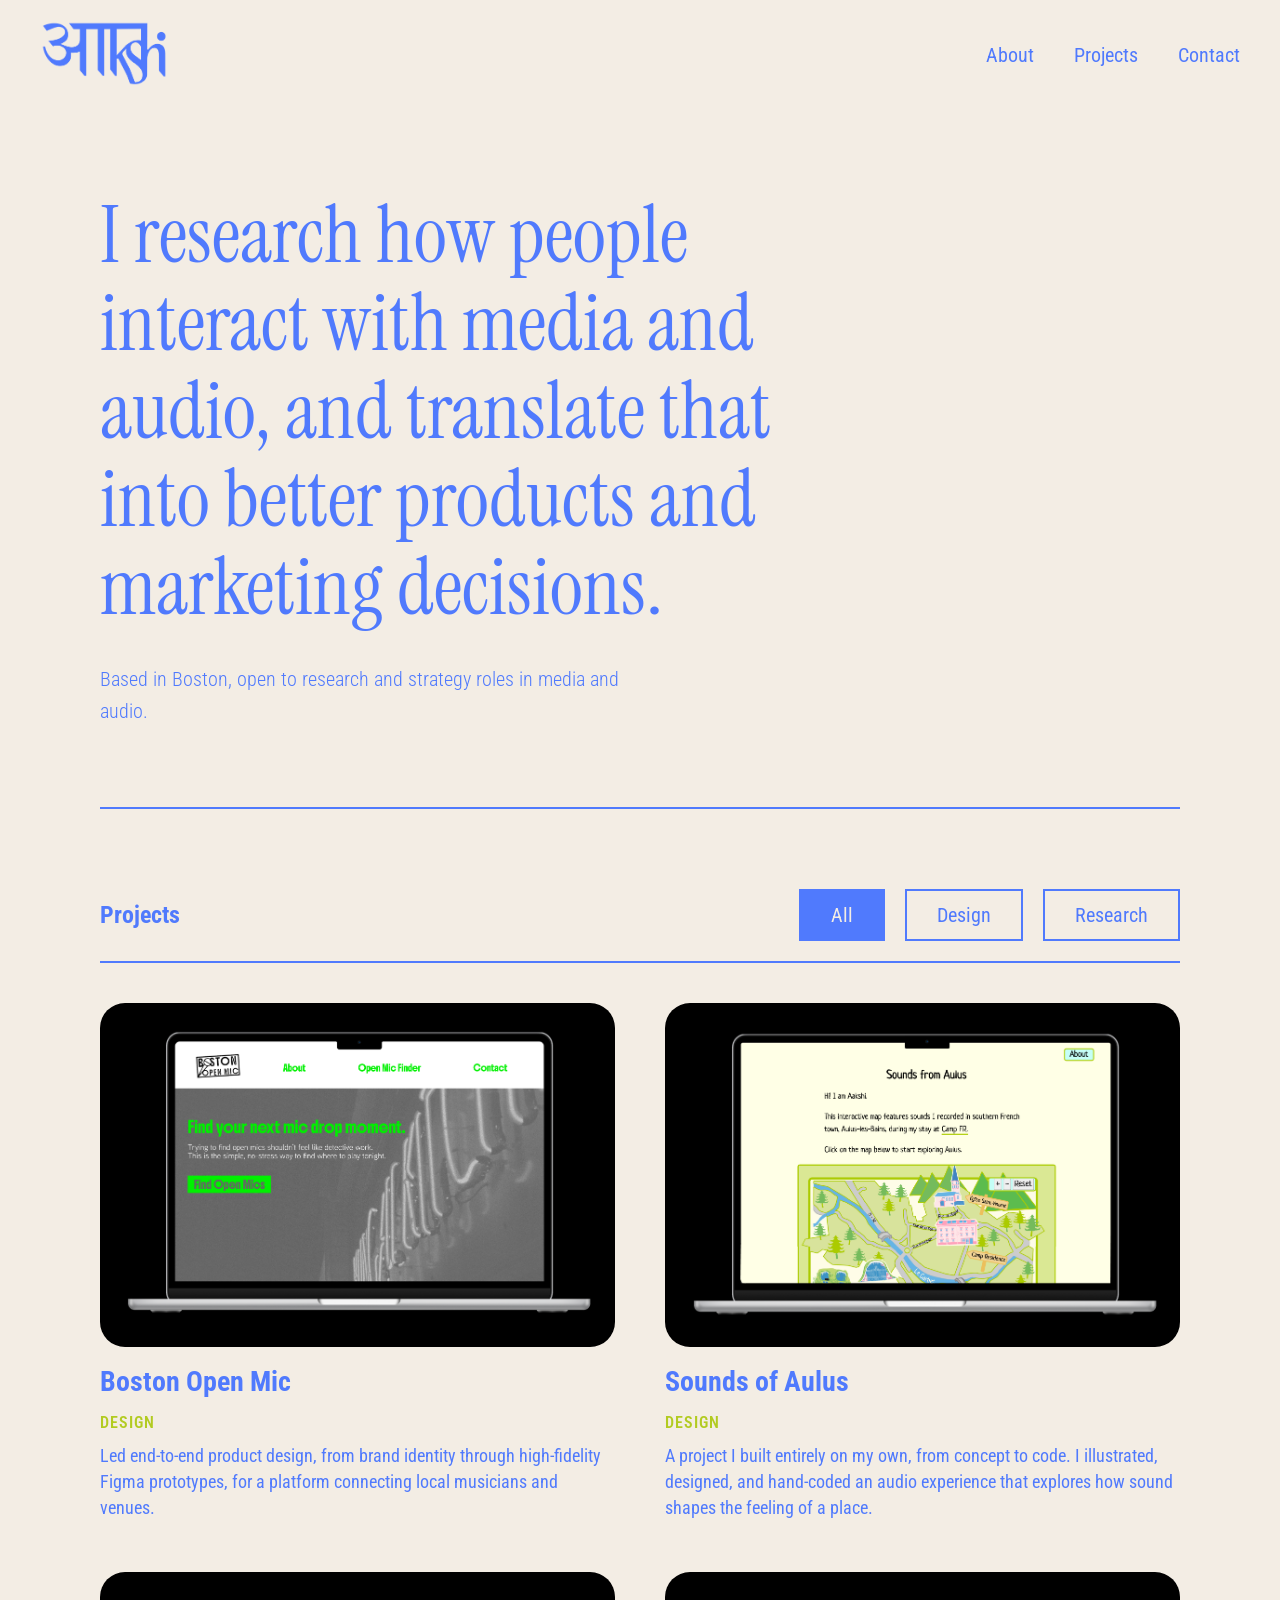
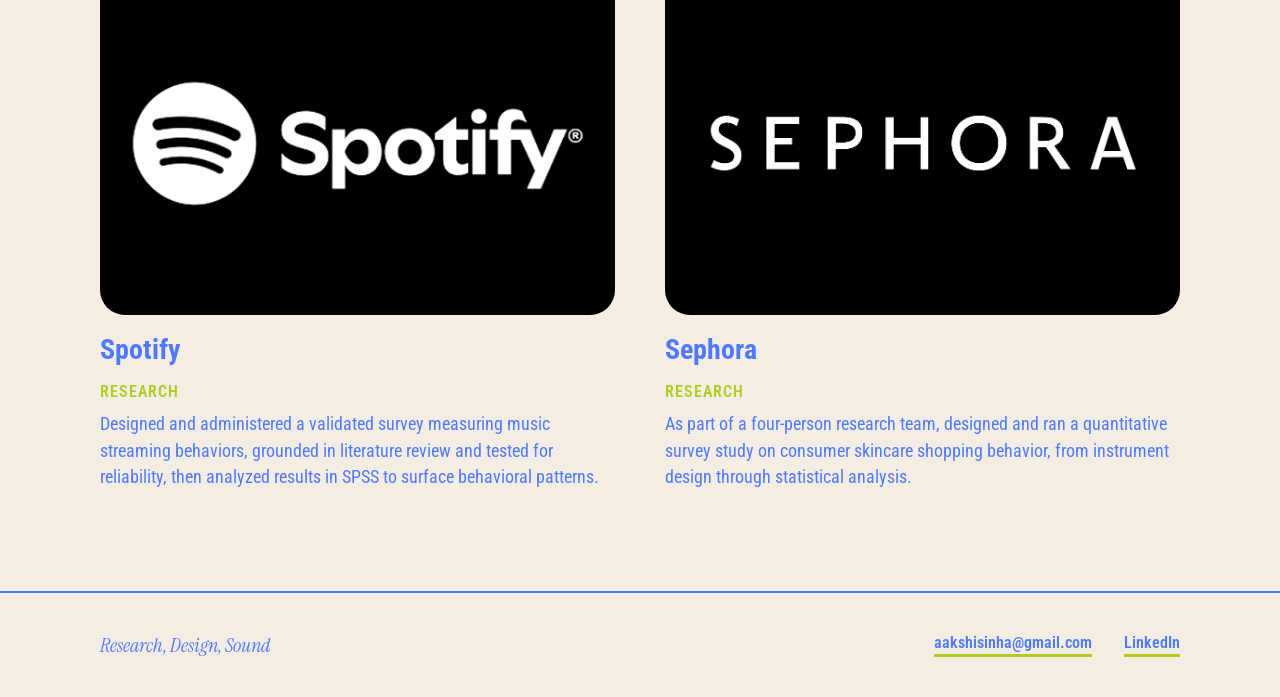
==== commit ff10fd77: "changed images + fixed individual project pages" ====
--- a/index.html
+++ b/index.html
@@ -58,7 +58,7 @@
         <!-- CARD 1 -->
         <a href="boston-open-mic.html" class="project-card" data-category="design">
           <div class="project-image">
-            <img src="images/bom.png" alt="Boston Open Mic">
+            <img src="images/bom-home-card.png" alt="Boston Open Mic">
           </div>
           <div class="project-info">
             <h2>Boston Open Mic</h2>
@@ -70,7 +70,7 @@
         <!-- CARD 2 -->
         <a href="sounds-of-aulus.html" class="project-card" data-category="design">
           <div class="project-image">
-            <img src="images/aulus-homepage.png" alt="Sounds of Aulus">
+            <img src="images/aulus-home-card.png" alt="Sounds of Aulus">
           </div>
           <div class="project-info">
             <h2>Sounds of Aulus</h2>
@@ -82,7 +82,7 @@
         <!-- CARD 3 -->
         <a href="spotify.html" class="project-card" data-category="research">
           <div class="project-image">
-            <img src="images/spotify-card.png" alt="Spotify Research">
+            <img src="images/spotify-home-card.png" alt="Spotify Research">
           </div>
           <div class="project-info">
             <h2>Spotify</h2>
@@ -94,7 +94,7 @@
         <!-- CARD 4 -->
         <a href="sephora.html" class="project-card" data-category="research">
           <div class="project-image">
-            <img src="images/sephora-card.png" alt="Sephora Research">
+            <img src="images/sephora-home-card.png" alt="Sephora Research">
           </div>
           <div class="project-info">
             <h2>Sephora</h2>
--- a/style/style.css
+++ b/style/style.css
@@ -36,7 +36,7 @@
   font-weight: 400;
   color: #507afd;
   font-style: normal;
-  font-size: 3.50rem;
+  font-size: 2rem;
   display: flex;
   justify-content: center;
 }
@@ -121,7 +121,7 @@
 
 .home-hero h1 {
   justify-content: flex-start;
-  font-size: clamp(3.5rem, 7vw, 6rem);
+  font-size: clamp(3.5rem, 7vw, 5rem);
   margin: 0 0 32px;
   max-width: 700px;
 }
@@ -599,6 +599,7 @@
 }
 
 .project-card {
+  border-radius: 25px;
   text-decoration: none;
   color: inherit;
   display: flex;
@@ -612,6 +613,7 @@
 
 .project-image {
   width: %;
+  border-radius: 25px;
   overflow: hidden;
   margin-bottom: 20px;
 }
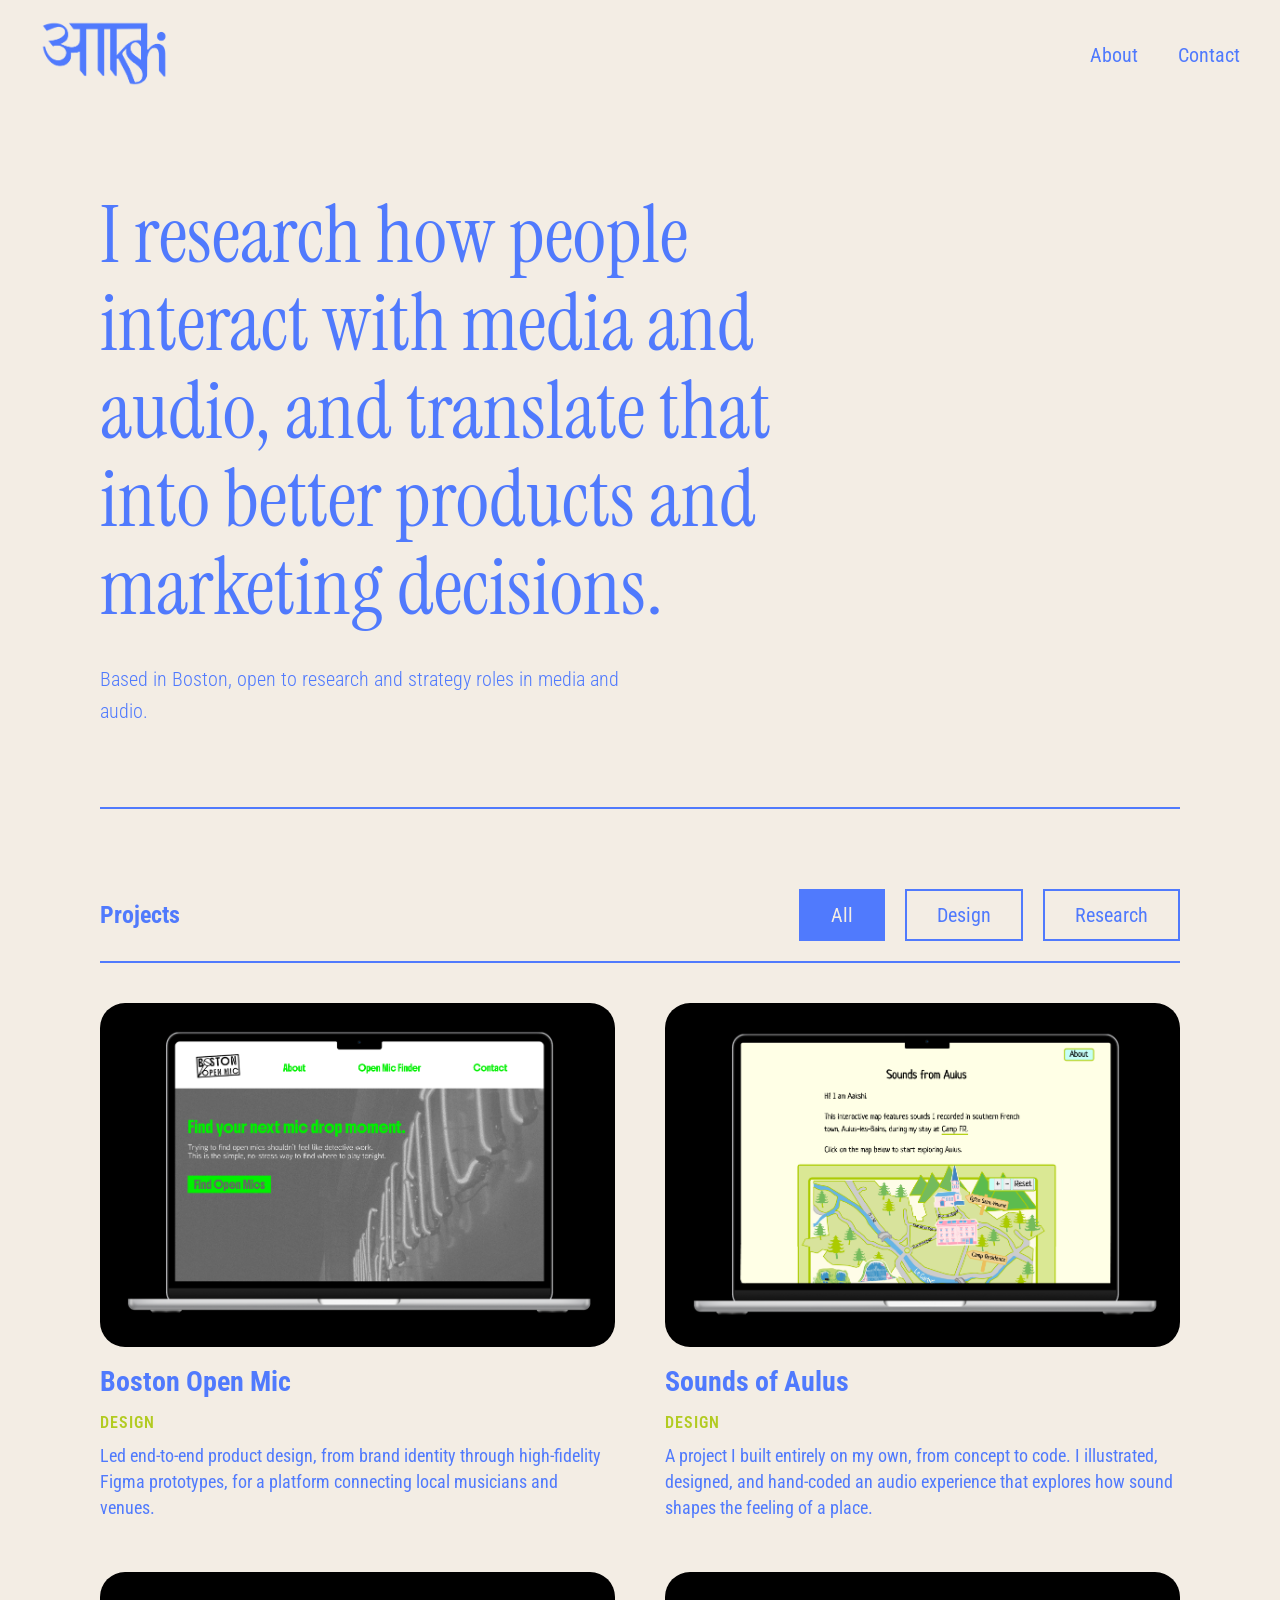
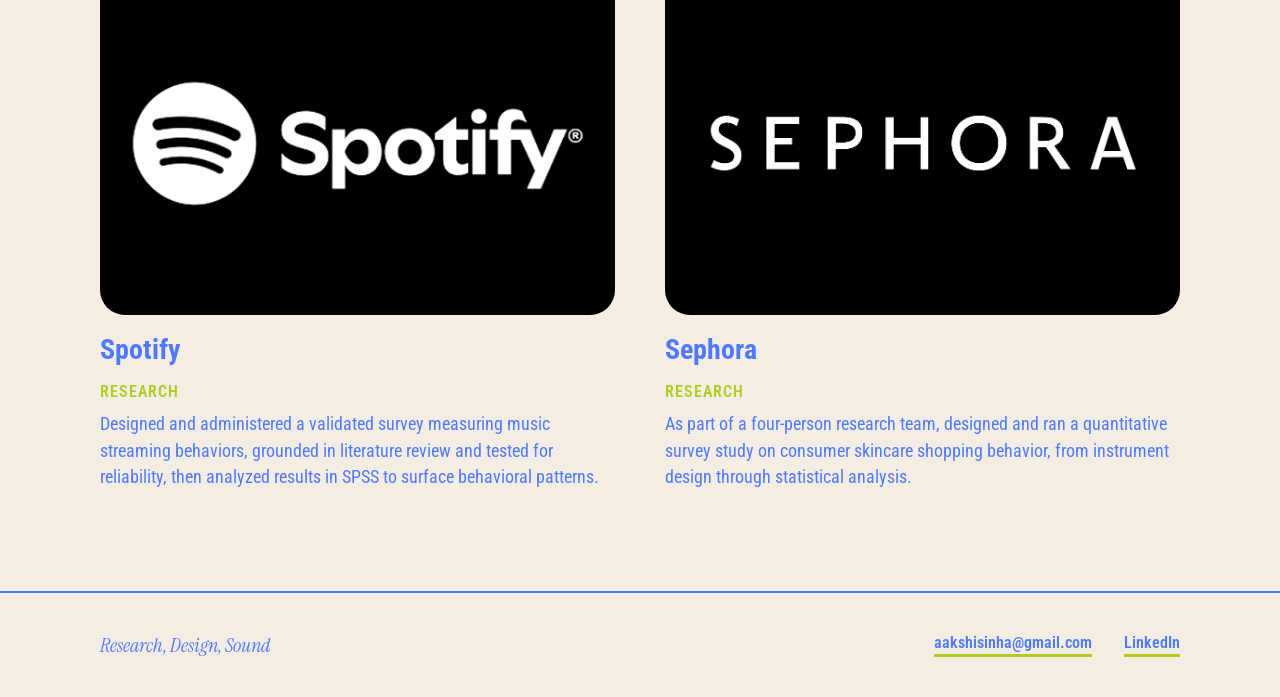
==== commit bd4934f7: "turned the projects page invisible (in progress)" ====
--- a/index.html
+++ b/index.html
@@ -24,7 +24,7 @@
         </a>
       </li>
       <li><a class="about-link" href="about.html">About</a></li>
-      <li><a class="projects-link" href="projects.html">Projects</a></li>
+      <!-- <li><a class="projects-link" href="projects.html">Projects</a></li> --> 
       <li><a class="contact-link" href="contact.html">Contact</a></li>
     </ul>
   </div>
